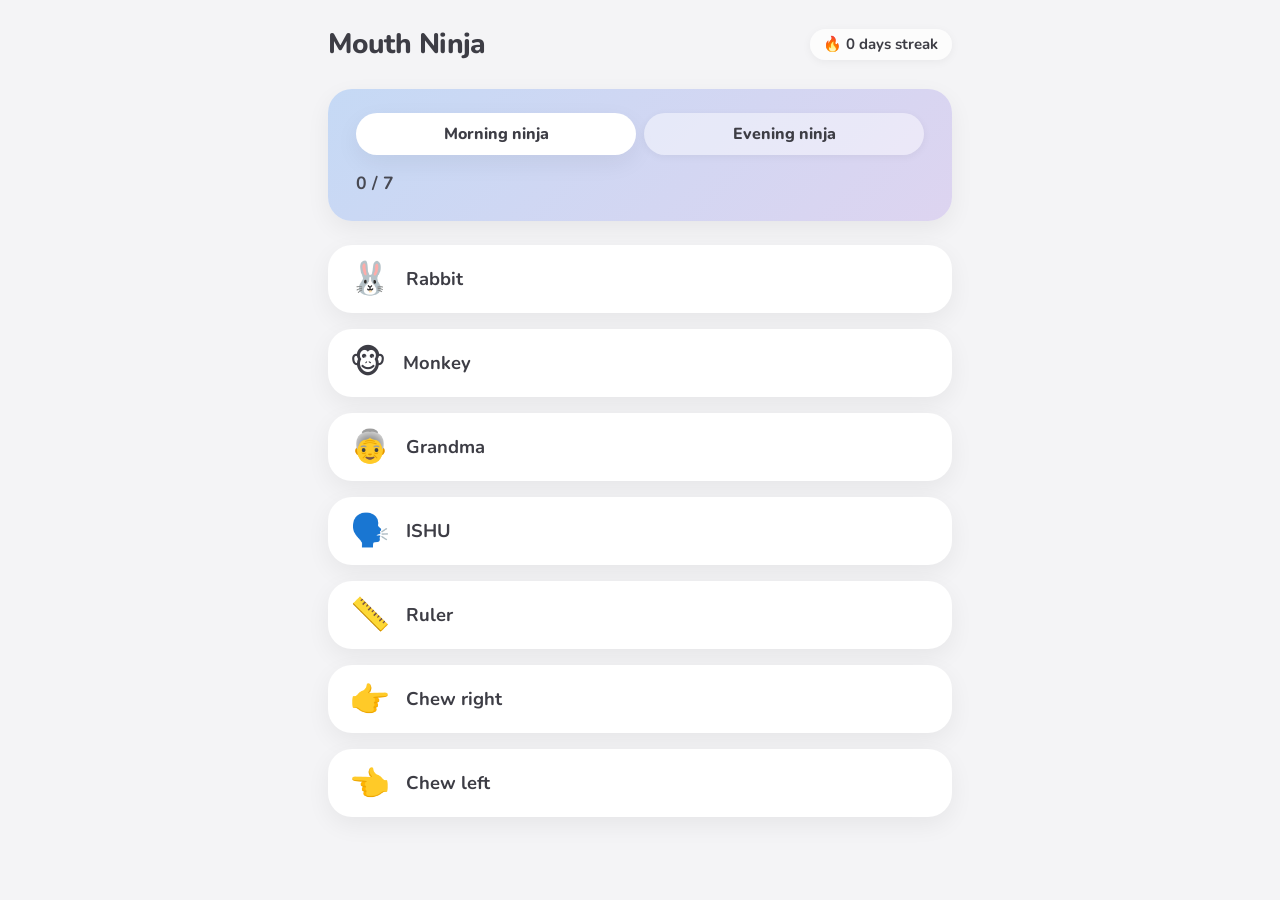
==== task.html @ ac04e9b6 "initial Mouth Ninja version" ====
<!DOCTYPE html>
<html lang="en">
  <head>
    <meta charset="utf-8" />
    <meta name="viewport" content="width=device-width, initial-scale=1" />
    <title>Mouth Ninja — Task</title>
    <link rel="preconnect" href="https://fonts.googleapis.com" />
    <link rel="preconnect" href="https://fonts.gstatic.com" crossorigin />
    <link
      href="https://fonts.googleapis.com/css2?family=Nunito:wght@600;700;800&display=swap"
      rel="stylesheet"
    />
    <link rel="stylesheet" href="styles.css" />
  </head>
  <body class="page page--task">
    <header class="task-top card card--flat">
      <a class="back-link" href="index.html">Back</a>
      <h2 class="task-title"></h2>
    </header>

    <main class="task-main">
      <section class="camera-panel card" aria-label="Camera preview">
        <div class="camera-placeholder"></div>
      </section>

      <section class="timer-bar card" aria-label="Timer">
        <span class="timer-display">00:00</span>
        <button type="button" class="btn btn--primary" aria-label="Play">▶️</button>
      </section>
    </main>

    <div class="completion-overlay" aria-hidden="true">
      <div class="completion-dialog">
        <p class="completion-emoji" aria-hidden="true">&#127881;</p>
        <p class="completion-title">Time&apos;s up!</p>
        <div class="completion-actions">
          <button type="button" class="btn btn--primary completion-btn-did">I did it!</button>
          <button type="button" class="btn btn--secondary completion-btn-retry">Try again</button>
        </div>
      </div>
    </div>
    <script type="module" src="js/app.js"></script>
  </body>
</html>
---- styles.css ----
/* Mouth Ninja — layout & theme tokens (no app logic) */

:root {
  --bg-page: #f4f4f6;
  --card-bg: #ffffff;
  --text: #3d3d45;
  --text-muted: #6b6b78;
  --accent-blue: #c5d9f5;
  --accent-purple: #ddd4f0;
  --accent-green: #c8ead8;
  --primary-lime: #b8e986;
  --primary-lime-text: #2d3a1f;
  --radius-card: 24px;
  --shadow-soft: 0 8px 24px rgba(0, 0, 0, 0.06);
  --font-sans: "Nunito", system-ui, sans-serif;
  --space-section: 1.5rem;
  --space-inner: 1.25rem;
}

*,
*::before,
*::after {
  box-sizing: border-box;
}

html {
  -webkit-text-size-adjust: 100%;
}

body {
  margin: 0;
  min-height: 100dvh;
  font-family: var(--font-sans);
  font-size: 1.125rem;
  line-height: 1.45;
  color: var(--text);
  background: var(--bg-page);
}

.page {
  max-width: 42rem;
  margin: 0 auto;
  padding: var(--space-section);
  padding-bottom: calc(var(--space-section) + env(safe-area-inset-bottom, 0));
}

/* ——— Shared ——— */

.card {
  background: var(--card-bg);
  border-radius: var(--radius-card);
  padding: var(--space-inner);
  box-shadow: var(--shadow-soft);
}

.card--compact {
  padding: 1rem 1.25rem;
}

.card--flat {
  box-shadow: var(--shadow-soft);
}

.header {
  margin-bottom: var(--space-section);
}

.header-row {
  display: flex;
  align-items: center;
  justify-content: space-between;
  gap: 1rem;
}

.logo {
  margin: 0;
  font-size: 1.75rem;
  font-weight: 800;
  letter-spacing: -0.02em;
  flex-shrink: 0;
  min-width: 0;
}

.streak-pill {
  flex-shrink: 0;
  padding: 0.4rem 0.85rem;
  border-radius: 9999px;
  font-size: 0.9375rem;
  font-weight: 700;
  line-height: 1.25;
  color: var(--text);
  background: rgba(255, 255, 255, 0.72);
  box-shadow: 0 2px 10px rgba(0, 0, 0, 0.05);
  white-space: nowrap;
}

.streak-pill .streak-text {
  color: inherit;
}

.main {
  display: flex;
  flex-direction: column;
  gap: var(--space-section);
}

/* ——— Home: session ——— */

.session-card {
  background: linear-gradient(135deg, var(--accent-blue), var(--accent-purple));
  border-radius: var(--radius-card);
  padding: 1.5rem 1.75rem;
  box-shadow: var(--shadow-soft);
}

.session-label {
  margin: 0 0 0.35rem;
  font-size: 1.35rem;
  font-weight: 800;
}

.session-progress {
  margin: 0;
  font-size: 1.1rem;
  font-weight: 700;
  opacity: 0.92;
}

.session-tabs {
  display: flex;
  gap: 0.5rem;
  margin-bottom: 1rem;
}

.session-tab {
  flex: 1;
  font-family: inherit;
  font-size: 1rem;
  font-weight: 800;
  padding: 0.65rem 0.75rem;
  border: none;
  border-radius: 9999px;
  cursor: pointer;
  color: var(--text);
  background: rgba(255, 255, 255, 0.45);
  box-shadow: 0 2px 8px rgba(0, 0, 0, 0.05);
}

.session-tab--active {
  background: var(--card-bg);
  box-shadow: var(--shadow-soft);
}

.session-tabs--disabled {
  opacity: 0.55;
  pointer-events: none;
}

.session-tab:disabled {
  cursor: not-allowed;
  opacity: 0.85;
}

.all-done-message {
  margin: 0;
  padding: 1rem 1.25rem;
  text-align: center;
  font-weight: 800;
  font-size: 1.15rem;
  color: var(--text);
  background: var(--accent-green);
  border-radius: var(--radius-card);
  box-shadow: var(--shadow-soft);
}

.task-row--nointeract {
  pointer-events: none;
  cursor: default;
  opacity: 0.88;
}

.task-row--nointeract:active {
  transform: none;
}

/* ——— Home: task list ——— */

.task-list {
  list-style: none;
  margin: 0;
  padding: 0;
  display: flex;
  flex-direction: column;
  gap: 1rem;
}

.task-row {
  display: flex;
  align-items: center;
  gap: 1rem;
  min-height: 4.25rem;
  padding: 1.1rem 1.35rem;
  text-decoration: none;
  color: inherit;
  border-radius: var(--radius-card);
  background: var(--card-bg);
  box-shadow: var(--shadow-soft);
  transition: transform 0.15s ease, box-shadow 0.15s ease;
}

.task-row:active {
  transform: scale(0.99);
}

.task-emoji {
  font-size: 2rem;
  line-height: 1;
}

.task-name {
  font-weight: 700;
  font-size: 1.15rem;
}

.task-row--done {
  background: var(--accent-green);
  opacity: 0.72;
}

.task-row--done .task-name {
  text-decoration: line-through;
  color: var(--text-muted);
}

.task-check {
  margin-left: auto;
  font-size: 1.5rem;
  font-weight: 800;
  color: var(--text-muted);
}

/* ——— Task screen ——— */

.task-top {
  display: flex;
  align-items: center;
  gap: 1rem;
  margin-bottom: var(--space-section);
  padding: 1rem 1.25rem;
}

.back-link {
  flex-shrink: 0;
  padding: 0.5rem 1rem;
  border-radius: 9999px;
  font-weight: 700;
  text-decoration: none;
  color: var(--text);
  background: var(--accent-blue);
}

.task-title {
  margin: 0;
  flex: 1;
  font-size: 1.35rem;
  font-weight: 800;
  text-align: center;
  padding-right: 4rem;
}

.task-main {
  display: flex;
  flex-direction: column;
  gap: var(--space-section);
}

.camera-panel {
  padding: 1rem;
  min-height: 0;
}

.camera-placeholder {
  aspect-ratio: 4 / 5;
  max-height: 58vh;
  margin: 0 auto;
  width: 100%;
  border-radius: calc(var(--radius-card) - 6px);
  background: linear-gradient(160deg, #dfe8f5 0%, #e8dff5 100%);
  display: flex;
  align-items: center;
  justify-content: center;
  color: var(--text-muted);
  font-weight: 700;
  font-size: 1rem;
}

.timer-bar {
  display: flex;
  flex-wrap: wrap;
  align-items: center;
  justify-content: center;
  gap: 1rem 1.25rem;
  padding: 1.35rem 1.5rem;
}

.timer-display {
  font-size: 2.25rem;
  font-variant-numeric: tabular-nums;
  font-weight: 800;
  letter-spacing: 0.04em;
  min-width: 6ch;
  text-align: center;
}

.btn {
  font-family: inherit;
  font-size: 1rem;
  font-weight: 800;
  border: none;
  cursor: default;
  padding: 0.85rem 1.6rem;
  min-height: 3rem;
  border-radius: 9999px;
}

.btn--primary {
  background: var(--primary-lime);
  color: var(--primary-lime-text);
  box-shadow: 0 4px 14px rgba(0, 0, 0, 0.08);
}

.btn--secondary {
  background: var(--accent-purple);
  color: var(--text);
}

/* Completion overlay (structure only; hidden for now) */

.completion-overlay {
  display: none;
  position: fixed;
  inset: 0;
  z-index: 10;
  align-items: center;
  justify-content: center;
  padding: var(--space-section);
  background: rgba(61, 61, 69, 0.35);
  backdrop-filter: blur(4px);
}

.completion-dialog {
  max-width: 22rem;
  width: 100%;
  padding: 2rem 1.75rem;
  border-radius: var(--radius-card);
  background: var(--card-bg);
  box-shadow: var(--shadow-soft);
  text-align: center;
}

.completion-emoji {
  margin: 0 0 1rem;
  font-size: 4rem;
  line-height: 1;
}

.completion-title {
  margin: 0;
  font-size: 1.35rem;
  font-weight: 800;
}

.completion-actions {
  display: flex;
  flex-direction: column;
  gap: 0.75rem;
  margin-top: 1.5rem;
}

.completion-actions .completion-btn-did {
  min-height: 3.35rem;
  padding: 1rem 1.75rem;
  font-size: 1.1rem;
  cursor: pointer;
}

.completion-actions .completion-btn-retry {
  background: transparent;
  color: var(--text-muted);
  border: 2px solid rgba(107, 107, 120, 0.45);
  box-shadow: none;
  cursor: pointer;
  font-weight: 700;
}

.completion-actions .completion-btn-retry:hover {
  border-color: var(--text-muted);
  color: var(--text);
}

.completion-dialog--animate {
  animation: completionDialogPop 0.55s cubic-bezier(0.34, 1.56, 0.64, 1) both;
}

@keyframes completionDialogPop {
  0% {
    transform: scale(0.88);
    opacity: 0.75;
  }
  55% {
    transform: scale(1.04);
  }
  100% {
    transform: scale(1);
    opacity: 1;
  }
}
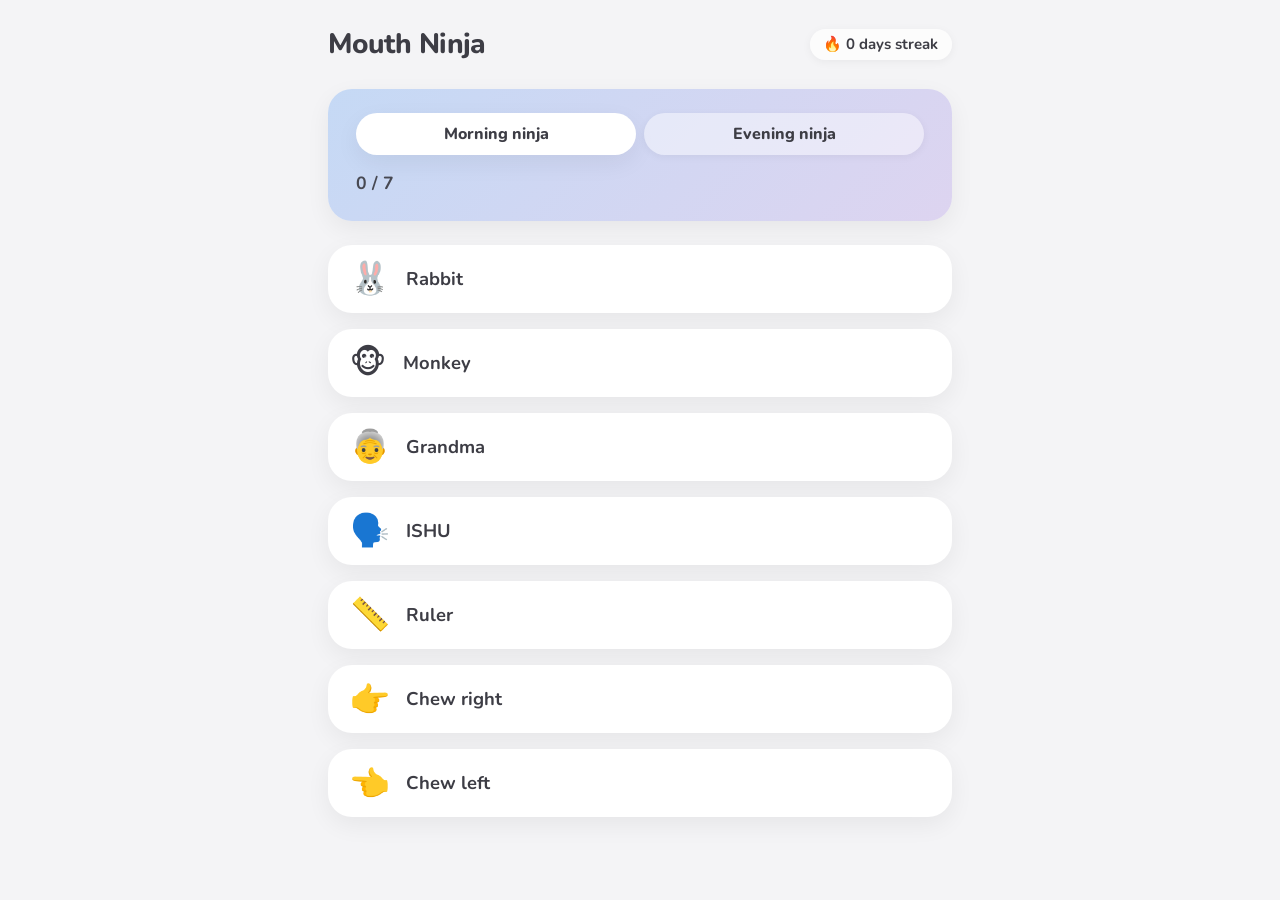
==== commit 297b516f: "camera improvements" ====
--- a/task.html
+++ b/task.html
@@ -20,7 +20,19 @@
 
     <main class="task-main">
       <section class="camera-panel card" aria-label="Camera preview">
-        <div class="camera-placeholder"></div>
+        <div class="camera-placeholder">
+          <p class="camera-loading">Starting camera...</p>
+          <video
+            class="camera-video"
+            autoplay
+            playsinline
+            muted
+          ></video>
+          <div class="camera-fallback" hidden>
+            <p class="camera-fallback-title">Camera not available</p>
+            <p class="camera-fallback-hint">Enable camera in settings to use this feature</p>
+          </div>
+        </div>
       </section>
 
       <section class="timer-bar card" aria-label="Timer">
--- a/styles.css
+++ b/styles.css
@@ -280,6 +280,8 @@
 }
 
 .camera-placeholder {
+  position: relative;
+  overflow: hidden;
   aspect-ratio: 4 / 5;
   max-height: 58vh;
   margin: 0 auto;
@@ -292,6 +294,80 @@
   color: var(--text-muted);
   font-weight: 700;
   font-size: 1rem;
+}
+
+.camera-video {
+  position: absolute;
+  inset: 0;
+  width: 100%;
+  height: 100%;
+  object-fit: cover;
+  transform: scaleX(-1);
+  display: block;
+  border-radius: calc(var(--radius-card) - 6px);
+}
+
+.camera-video--hidden {
+  display: none !important;
+}
+
+.camera-loading {
+  position: absolute;
+  inset: 0;
+  z-index: 4;
+  display: flex;
+  align-items: center;
+  justify-content: center;
+  margin: 0;
+  padding: 1rem;
+  text-align: center;
+  font-weight: 700;
+  font-size: 1rem;
+  color: var(--text-muted);
+  background: linear-gradient(160deg, rgba(223, 232, 245, 0.92), rgba(232, 223, 245, 0.92));
+  border-radius: calc(var(--radius-card) - 6px);
+  pointer-events: none;
+}
+
+.camera-loading[hidden] {
+  display: none !important;
+}
+
+.camera-fallback {
+  position: absolute;
+  inset: 0;
+  z-index: 3;
+  display: flex;
+  flex-direction: column;
+  align-items: center;
+  justify-content: center;
+  gap: 0.5rem;
+  margin: 0;
+  padding: 1.25rem;
+  text-align: center;
+  background: linear-gradient(160deg, #dfe8f5 0%, #e8dff5 100%);
+  border-radius: calc(var(--radius-card) - 6px);
+}
+
+.camera-fallback[hidden] {
+  display: none !important;
+}
+
+.camera-fallback-title,
+.camera-fallback-hint {
+  margin: 0;
+  font-weight: 700;
+  color: var(--text-muted);
+}
+
+.camera-fallback-title {
+  font-size: 1.05rem;
+}
+
+.camera-fallback-hint {
+  font-size: 0.95rem;
+  font-weight: 600;
+  opacity: 0.9;
 }
 
 .timer-bar {
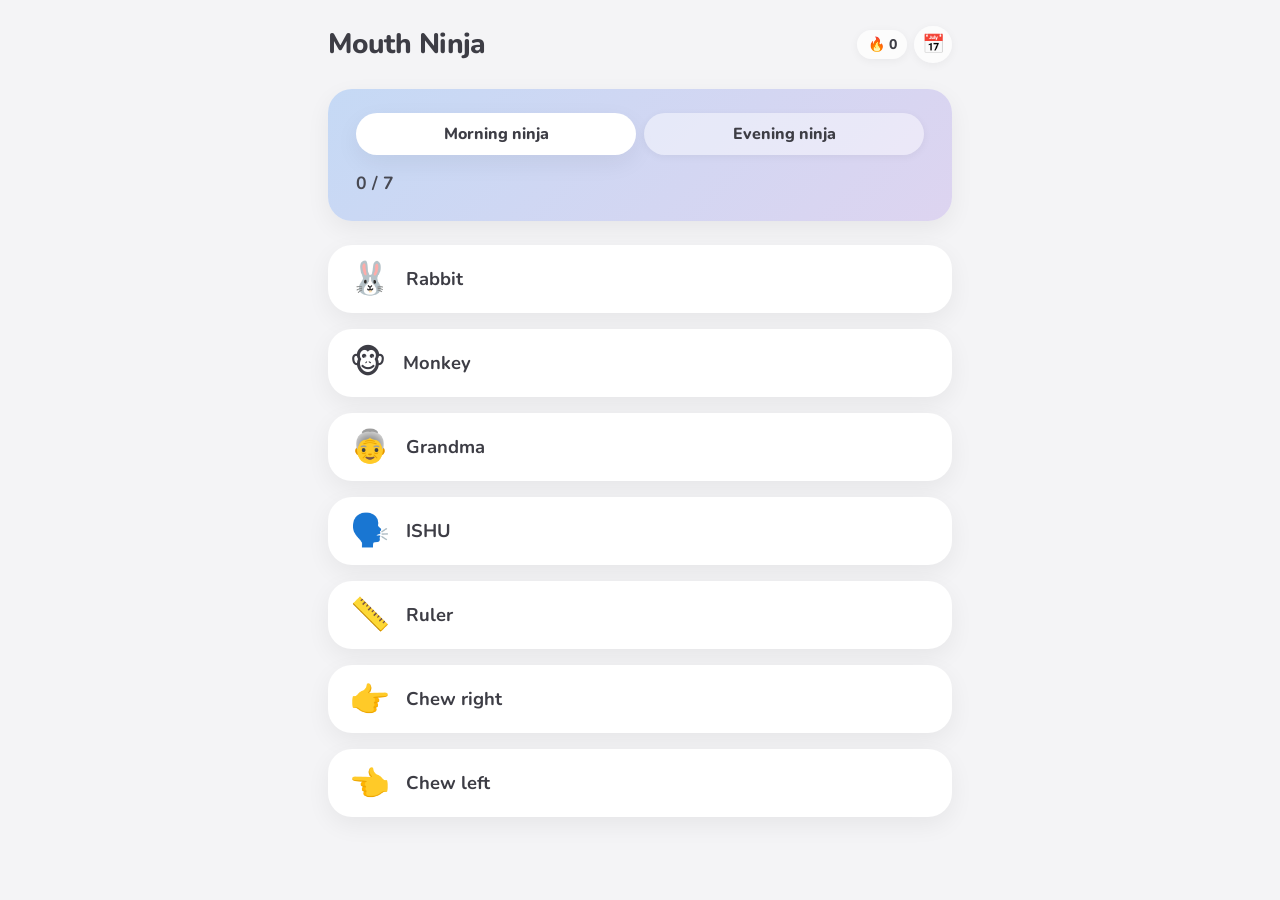
==== commit 79150b5a: "history2" ====
--- a/task.html
+++ b/task.html
@@ -30,7 +30,9 @@
           ></video>
           <div class="camera-fallback" hidden>
             <p class="camera-fallback-title">Camera not available</p>
-            <p class="camera-fallback-hint">Enable camera in settings to use this feature</p>
+            <p class="camera-fallback-hint">
+              Allow camera or add this app to home screen for best experience
+            </p>
           </div>
         </div>
       </section>
--- a/styles.css
+++ b/styles.css
@@ -81,12 +81,19 @@
   min-width: 0;
 }
 
+.header-actions {
+  display: flex;
+  align-items: center;
+  gap: 0.45rem;
+  flex-shrink: 0;
+}
+
 .streak-pill {
   flex-shrink: 0;
-  padding: 0.4rem 0.85rem;
+  padding: 0.35rem 0.65rem;
   border-radius: 9999px;
-  font-size: 0.9375rem;
-  font-weight: 700;
+  font-size: 0.875rem;
+  font-weight: 800;
   line-height: 1.25;
   color: var(--text);
   background: rgba(255, 255, 255, 0.72);
@@ -96,6 +103,25 @@
 
 .streak-pill .streak-text {
   color: inherit;
+}
+
+.header-icon-link {
+  display: flex;
+  align-items: center;
+  justify-content: center;
+  width: 2.35rem;
+  height: 2.35rem;
+  border-radius: 9999px;
+  font-size: 1.15rem;
+  line-height: 1;
+  text-decoration: none;
+  color: var(--text);
+  background: rgba(255, 255, 255, 0.72);
+  box-shadow: 0 2px 10px rgba(0, 0, 0, 0.05);
+}
+
+.header-icon-link:active {
+  transform: scale(0.96);
 }
 
 .main {
@@ -302,7 +328,8 @@
   width: 100%;
   height: 100%;
   object-fit: cover;
-  transform: scaleX(-1);
+  object-position: center 35%;
+  transform: scaleX(-1) scale(1.4);
   display: block;
   border-radius: calc(var(--radius-card) - 6px);
 }
@@ -491,3 +518,171 @@
     opacity: 1;
   }
 }
+
+/* ——— Reward overlay (index) ——— */
+
+.reward-overlay {
+  position: fixed;
+  inset: 0;
+  z-index: 20;
+  display: flex;
+  align-items: center;
+  justify-content: center;
+  padding: var(--space-section);
+  background: rgba(61, 61, 69, 0.35);
+  backdrop-filter: blur(4px);
+}
+
+.reward-overlay[hidden] {
+  display: none !important;
+}
+
+.reward-dialog {
+  max-width: 22rem;
+  width: 100%;
+  padding: 2rem 1.75rem;
+  border-radius: var(--radius-card);
+  background: var(--card-bg);
+  box-shadow: var(--shadow-soft);
+  text-align: center;
+}
+
+.reward-emoji {
+  margin: 0 0 0.75rem;
+  font-size: 4rem;
+  line-height: 1;
+}
+
+.reward-title {
+  margin: 0 0 0.5rem;
+  font-size: 1.35rem;
+  font-weight: 800;
+}
+
+.reward-text {
+  margin: 0 0 1.25rem;
+  font-size: 1.05rem;
+  font-weight: 700;
+  color: var(--text-muted);
+}
+
+#reward-dismiss {
+  cursor: pointer;
+}
+
+/* ——— History page ——— */
+
+.history-header {
+  display: flex;
+  align-items: center;
+  gap: 1rem;
+  margin-bottom: var(--space-section);
+}
+
+.history-back {
+  flex-shrink: 0;
+}
+
+.history-title {
+  margin: 0;
+  flex: 1;
+  font-size: 1.5rem;
+  font-weight: 800;
+  text-align: center;
+  padding-right: 3.5rem;
+}
+
+.history-list {
+  list-style: none;
+  margin: 0;
+  padding: 0;
+  display: flex;
+  flex-direction: column;
+  gap: 0.65rem;
+}
+
+.history-row {
+  display: grid;
+  grid-template-columns: minmax(3.75rem, auto) minmax(0, 1fr) auto;
+  gap: 0.45rem 0.65rem;
+  align-items: center;
+  padding: 0.55rem 0.75rem;
+  border-radius: 14px;
+  background: rgba(255, 255, 255, 0.78);
+  box-shadow: 0 3px 12px rgba(0, 0, 0, 0.035);
+}
+
+.history-row-date {
+  margin: 0;
+  font-weight: 800;
+  font-size: 0.88rem;
+  line-height: 1.2;
+  color: var(--text);
+  grid-column: 1;
+  grid-row: 1 / span 2;
+  align-self: center;
+}
+
+.history-row-bars {
+  grid-column: 2;
+  display: flex;
+  flex-direction: column;
+  gap: 0.28rem;
+  min-width: 0;
+}
+
+.history-progress-block {
+  display: flex;
+  flex-direction: column;
+  gap: 0.12rem;
+}
+
+.history-progress-caption {
+  font-size: 0.68rem;
+  font-weight: 700;
+  text-transform: uppercase;
+  letter-spacing: 0.04em;
+  color: var(--text-muted);
+}
+
+.history-progress-line {
+  display: flex;
+  align-items: center;
+  gap: 0.4rem;
+}
+
+.history-bar-track {
+  width: 3.25rem;
+  height: 0.38rem;
+  flex-shrink: 0;
+  border-radius: 9999px;
+  background: rgba(107, 107, 120, 0.14);
+  overflow: hidden;
+}
+
+.history-bar-fill {
+  height: 100%;
+  border-radius: 9999px;
+  background: linear-gradient(90deg, #9fd9a8, var(--accent-green));
+  min-width: 0;
+  transition: width 0.2s ease;
+}
+
+.history-bar-fraction {
+  font-size: 0.78rem;
+  font-weight: 800;
+  font-variant-numeric: tabular-nums;
+  color: var(--text);
+  min-width: 2ch;
+}
+
+.history-row-icon {
+  grid-column: 3;
+  grid-row: 1 / span 2;
+  align-self: center;
+  font-size: 1.2rem;
+  line-height: 1;
+  flex-shrink: 0;
+  min-width: 1.35rem;
+  text-align: center;
+}
